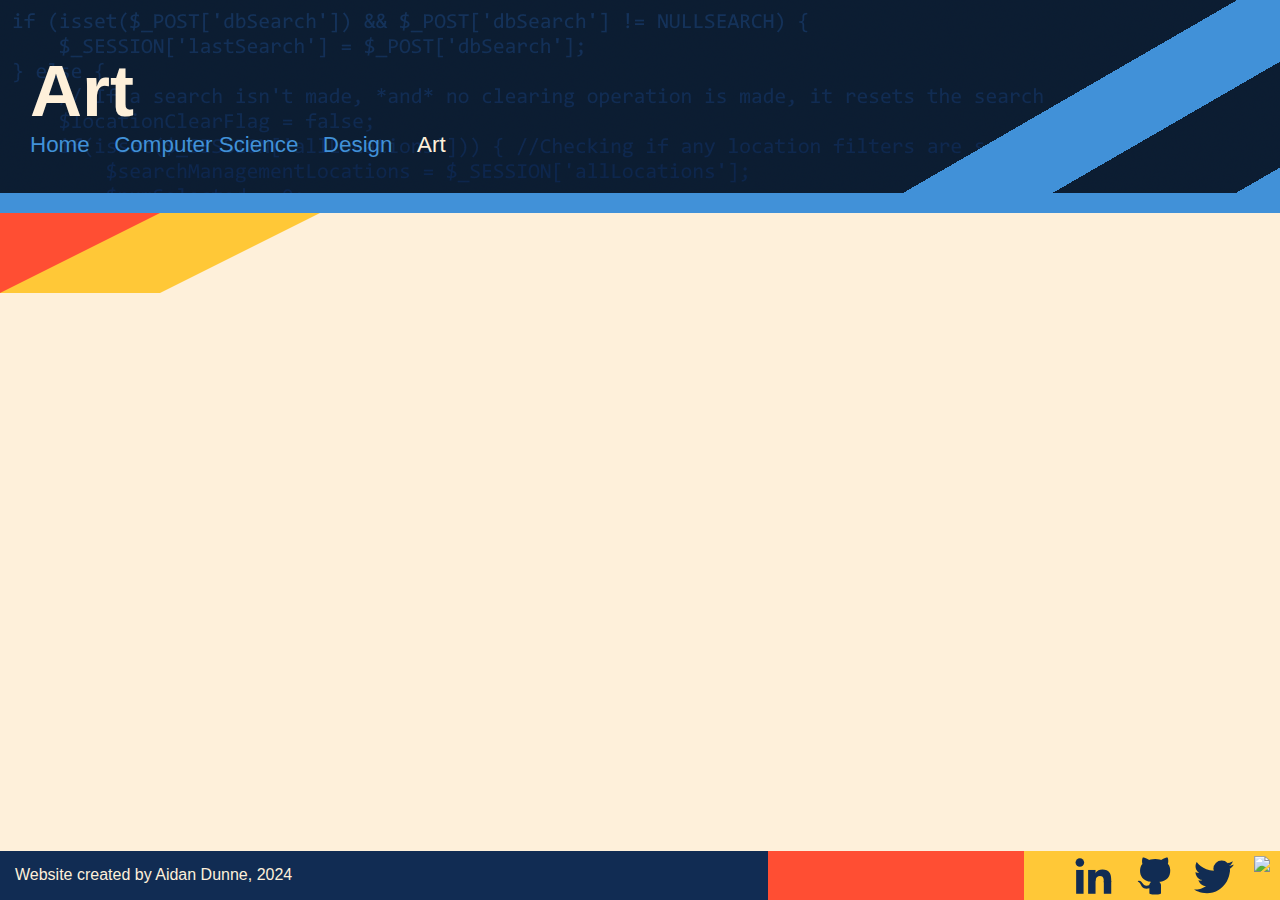
==== art.html @ 8af761f7 "Basic webpage layout and styling" ====
<!DOCTYPE html>
<html>
	<head>
	<meta charset="UTF-8">
	<meta name="viewport" content="width=device-width, initial-scale=1.0">
	<link href="stylesheets/mainStyles.css" rel="Main Stylesheet" media="screen and (min-width: 601px)">
	<link href="stylesheets/mobileStyles.css" rel="Mobile Devices Stylesheet" media="screen and (max-width: 600px)">
	<title>Aidan's Portfolio &mdash; Art</title>
</head>

<body>
	<header>
		<section class="pageHeader">
			<h1>Art</h1>
			<nav>
				<a href="index.html">Home</a>
				<a href="cs.html">Computer Science</a>
				<a href="design.html">Design</a>
				<a href="art.html" class="currentPage">Art</a>
			</nav>
		</section>
		<section class="headerBottom"></section>
		<section class="headerBottomContainer">
			<section class="headerBottomRed"></section>
			<section class="headerBottomGold"></section>
		</section>
	</header>
	
	<main></main>
	
	<footer>
		<section>Website created by Aidan Dunne, 2024</section>
		<section class="socialIcons">
			<section class="footerRed"></section>
			<section class="footerGold">
				<a href="https://www.linkedin.com/in/aidan-dunne-8819a5263" target="_blank" rel="noopener noreferrer"><img src="images/linkedinLogo-03.svg"></a>
				<a href="https://github.com/aidan-dunne" target="_blank" rel="noopener noreferrer"><img src="images/githubLogo-04.svg"></a>
				<a href="https://twitter.com/Wolfpxls" target="_blank" rel="noopener noreferrer"><img src="images/twitterLogo-01.svg"></a>
				<a href="https://bsky.app/profile/foxcrow.bsky.social" target="_blank" rel="noopener noreferrer"><img src="images/bskyLogo-02.svg"></a>
			</section>
		</section>
	</footer>
</body>
</html>
---- stylesheets/mainStyles.css ----
/******************************************************************************
Generic body and header styles
******************************************************************************/

body {
	background-color: #fef0da;
	font-family: Verdana, sans-serif;
	margin: 0;
	position: relative;
	min-height: 100vh;
}

.pageHeader {
	display: flex;
	flex-direction: column;
	background-image: url("../images/headerBG.png");
	background-repeat: no-repeat;
	background-color: #4191d8;
	margin: 0;
	padding: 50px 30px 50px 30px;
}

.headerBottom {
	background-color: #4191d8;
	height: 20px;
	position: relative;
	bottom: 15px;
	z-index; 3;
}

/*
Container section for red and gold triangles below header. This container is
present for main section formatting purposes.
*/
.headerBottomContainer {
	display: flex;
	flex-direction: row;
}

.headerBottomRed {
	background-color: #ff4e33;
	height: 80px;
	width: 160px;
	position: relative;
	bottom: 15px;
	z-index: 2;
	clip-path: polygon(0 0, 100% 0, 0 100%);
	
	animation-name: onloadHeaderRed;
	animation-duration: 1.5s;
}

.headerBottomGold {
	background-color: #ffc837;
	height: 80px;
	width: 320px;
	position: relative;
	bottom: 15px;
	left: -160px;
	z-index: 1;
	clip-path: polygon(0 0, 100% 0, 50% 100%, 0 100%);
	
	animation-name: onloadHeaderGold;
	animation-duration: 1s;
}

h1 {
	color: #fef0da;
	font-size: 4.5rem;
	margin: 0;
	position: relative;
	
	animation-name: onloadHeader;
	animation-duration: 1.5s;
}

/*
h1 text and header bottom animations on page load
*/
@keyframes onloadHeader {
	0% {top: -200px; color: #4191d8;}
	33% {color: #4191d8;}
	100% {top: 0; color: #fef0da;;}
}

@keyframes onloadHeaderGold{
	0% {left: -480px;}
	100% {left: -160px;}
}

@keyframes onloadHeaderRed {
	0% {left: -160px;}
	33% {left: -160px;}
	100% {left: 0;}
}

/******************************************************************************
Navigation bar styles
******************************************************************************/

nav a {
	color: #4191d8;
	text-decoration: none;
	font-size: 1.4rem;
	font-weight: regular;
}

nav a:nth-child(n - 1) {
	margin-right: 20px;
}

nav a:hover {
	color: #fef0da;
}

nav a.currentPage {
	color: #fef0da;
}

/******************************************************************************
Main section styles
******************************************************************************/

main {
	padding: 0px 30px 50px 30px;
	color: #112C53;
}

h2 {
	font-size: 2.2rem;
	margin: 15px 0 15px 0;
}

p {
	font-size: 1.2rem;
	font-family: Georgia, serif;
}

/******************************************************************************
Footer styles
******************************************************************************/

footer {
	display: flex;
	flex-direction: row;
	justify-content: space-between;
	color: #fef0da;
	font-size: 1rem;
	background-color: #112C53;
	margin: 0;
	padding: 0;
	position: absolute;
	bottom: 0;
	width: 100%;
}

footer > section:first-child{
	padding: 15px;
}

.socialIcons {
	display: flex;
	flex-direction: row;
}

.footerRed {
	width: 20vw;
	background-color: #ff4e33;
}

.footerGold {
	display: flex;
	flex-direction: row;
	justify-content: flex-end;
	width: 20vw;
	background-color: #ffc837;
}

footer img {
	height: 40px;
	margin: 5px 10px 0 10px;
}
---- stylesheets/mobileStyles.css ----
/******************************************************************************
Generic body and header styles
******************************************************************************/

body {
	background-color: #fef0da;
	font-family: Verdana, sans-serif;
	margin: 0;
	position: relative;
	min-height: 100vh;
}

.pageHeader {
	display: flex;
	flex-direction: column;
	background-image: url("../images/headerBG.png");
	background-repeat: no-repeat;
	background-color: #4191d8;
	margin: 0;
	padding: 50px 30px 50px 30px;
}

.headerBottom {
	background-color: #4191d8;
	height: 20px;
	position: relative;
	bottom: 15px;
	z-index: 3;
}

/*
Container section for red and gold triangles below header. This container is
present for main section formatting purposes.
*/
.headerBottomContainer {
	display: flex;
	flex-direction: row;
}

.headerBottomRed {
	background-color: #ff4e33;
	height: 40px;
	width: 80px;
	position: relative;
	bottom: 15px;
	z-index: 2;
	clip-path: polygon(0 0, 100% 0, 0 100%);
	
	animation-name: onloadHeaderRed;
	animation-duration: 1.5s;
}

.headerBottomGold {
	background-color: #ffc837;
	height: 40px;
	width: 160px;
	position: relative;
	bottom: 15px;
	left: -80px;
	z-index: 1;
	clip-path: polygon(0 0, 100% 0, 50% 100%, 0 100%);
	
	animation-name: onloadHeaderGold;
	animation-duration: 1s;
}

h1 {
	color: #fef0da;
	font-size: 2.7rem;
	margin: 0;
	position: relative;
	
	animation-name: onloadHeader;
	animation-duration: 1.5s;
}

/*
h1 text and header bottom animations on page load
*/
@keyframes onloadHeader {
	0% {top: -200px; color: #4191d8;}
	33% {color: #4191d8;}
	100% {top: 0; color: #fef0da;}
}

@keyframes onloadHeaderGold{
	0% {left: -240px;}
	100% {left: -80px;}
}

@keyframes onloadHeaderRed {
	0% {left: -80px;}
	33% {left: -80px;}
	100% {left: 0;}
}

/******************************************************************************
Navigation bar styles
******************************************************************************/

nav a {
	color: #4191d8;
	text-decoration: none;
	font-size: 1.1rem;
	font-weight: regular;
}

nav a:nth-child(n - 1) {
	margin-right: 20px;
}

nav a:hover {
	color: #fef0da;
}

nav a.currentPage {
	color: #fef0da;
}

/******************************************************************************
Main section styles
******************************************************************************/

main {
	padding: 0 30px 50px 30px;
	color: #112C53;
}

h2 {
	font-size: 1.6rem;
	margin: 15px 0 15px 0;
}

p {
	font-size: 1rem;
	font-family: Georgia, serif;
}

/******************************************************************************
Footer styles
******************************************************************************/

footer {
	display: flex;
	flex-direction: row;
	justify-content: space-between;
	color: #fef0da;
	font-size: .8rem;
	background-color: #112C53;
	margin: 0;
	padding: 0;
	position: absolute;
	bottom: 0;
	width: 100%;
}

footer section {
	padding: 15px;
}

/*
Social icons section in footer hidden for readability on mobile devices
*/
.socialIcons {
	display: none;
}
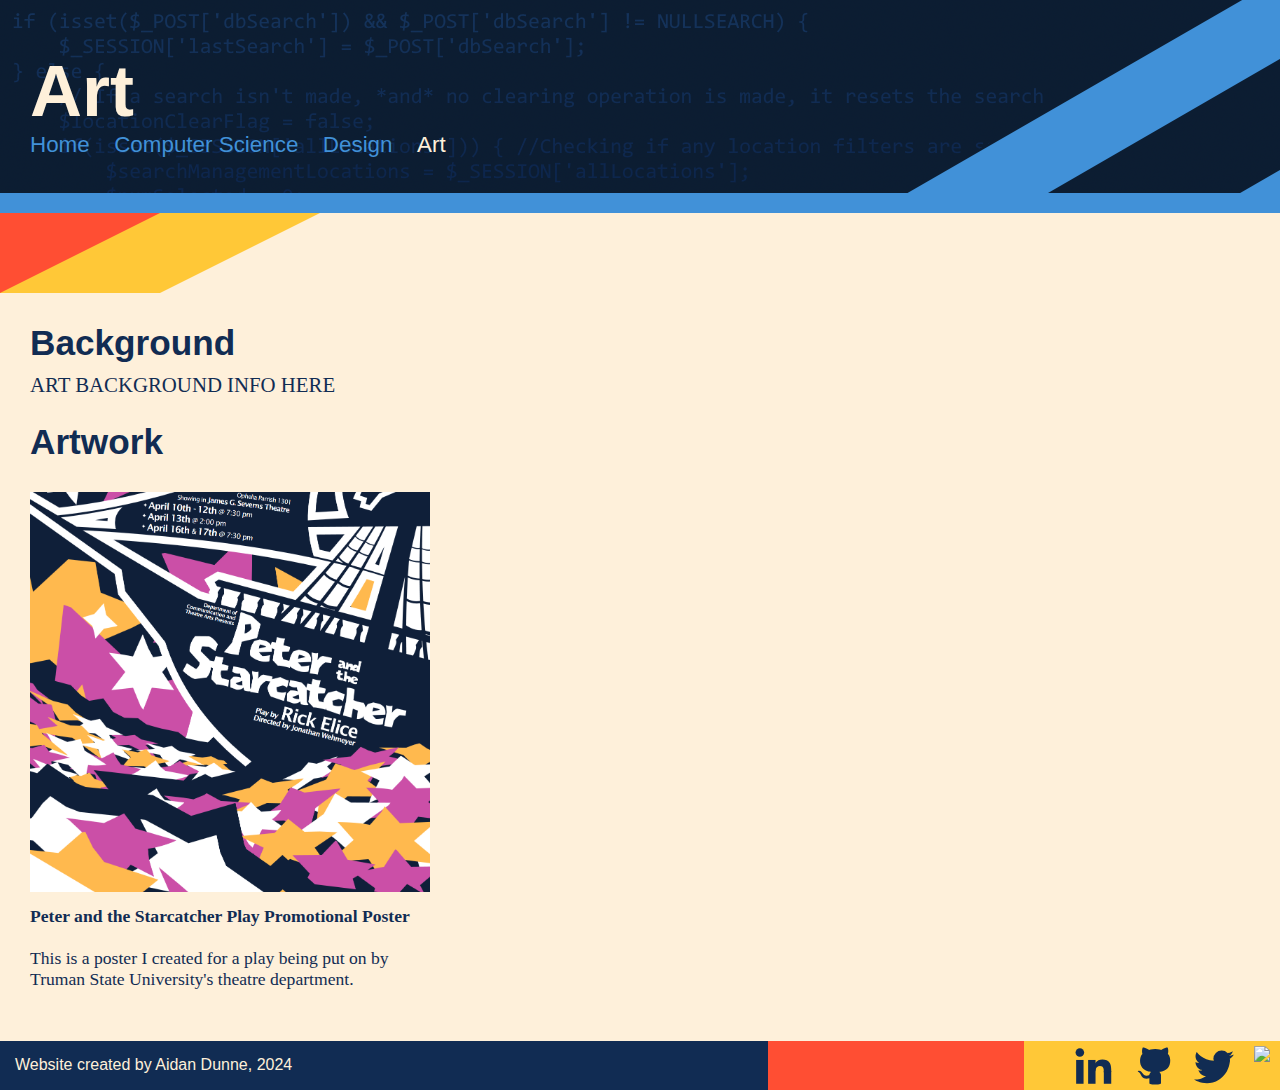
==== commit 09bb0802: "Image display styling and functionality" ====
--- a/art.html
+++ b/art.html
@@ -26,7 +26,41 @@
 		</section>
 	</header>
 	
-	<main></main>
+	<main>
+		<h2>Background</h2>
+		<p>ART BACKGROUND INFO HERE</p>
+		<h2>Artwork</h2>
+		<section class="gallery">
+			<figure>
+				<img src="images/design/peterStarcatcherPoster.png" id="IMAGE_a1">
+				<figcaption><span class="bold">Peter and the Starcatcher Play Promotional Poster</span><br><br>This is a poster I created for a play
+				being put on by Truman State University's theatre department.</figcaption>
+			</figure>
+			<section class='galleryImageHidden' id="_a1">
+				<img src="images/design/peterStarcatcherPoster.png">
+				<section><p><span class="bold">Peter and the Starcatcher Play Promotional Poster</span><br><br>This is a poster I created for a play
+				being put on by Truman State University's theatre department.</p></section>
+			</section>
+		</section>
+		
+		<script>
+			//Handling click events for enlarging/shrinking images
+			document.onclick = function(clickoffEvent) {
+				//Using target id (id of element clicked) to determine whether an image should be displayed enlarged
+				let clickLoc = clickoffEvent.target.id;
+				if (clickLoc.at(0) == "_" && document.getElementById(clickLoc).classList.contains("galleryImageLarge")) {
+					//If enlarged image transparent background clicked, hide enlarged image
+					document.getElementById(clickLoc).classList.remove("galleryImageLarge");
+					document.getElementById(clickLoc).classList.add("galleryImageHidden");
+				}
+				else if (clickLoc.at(0) == "I" && document.getElementById(clickLoc.substr(-3)).classList.contains("galleryImageHidden")) {
+					//If a gallery image is clicked, display enlarged image
+					document.getElementById(clickLoc.substr(-3)).classList.remove("galleryImageHidden");
+					document.getElementById(clickLoc.substr(-3)).classList.add("galleryImageLarge");
+				}
+			}
+		</script>
+	</main>
 	
 	<footer>
 		<section>Website created by Aidan Dunne, 2024</section>
--- a/stylesheets/mainStyles.css
+++ b/stylesheets/mainStyles.css
@@ -105,7 +105,7 @@
 	font-weight: regular;
 }
 
-nav a:nth-child(n - 1) {
+nav a:not(:last-child) {
 	margin-right: 20px;
 }
 
@@ -128,12 +128,98 @@
 
 h2 {
 	font-size: 2.2rem;
-	margin: 15px 0 15px 0;
+	margin: 15px 0 10px 0;
 }
 
 p {
-	font-size: 1.2rem;
+	font-size: 1.3rem;
 	font-family: Georgia, serif;
+	margin: 10px 0 25px 0;
+}
+
+/*
+Styling for image gallery on design and art pages
+*/
+.gallery {
+	display: flex;
+	flex-direction: row;
+	flex-wrap: wrap;
+	justify-content: flex-start;
+	margin-bottom: 30px;
+}
+
+.gallery figure {
+	width: 400px;
+	margin: 20px 60px 20px 0;
+}
+
+.gallery > figure > img {
+	width: 400px;
+	height: 400px;
+	margin-bottom: 10px;
+	object-fit: cover;
+	cursor: pointer;
+}
+
+.gallery figcaption {
+	font-size: 1.1rem;
+	font-family: Georgia, serif;
+}
+
+.bold {
+	font-weight: bold;
+}
+
+/*
+Styling for enlarged images
+*/
+
+.galleryImageHidden {
+	display: none;
+}
+
+.galleryImageLarge {
+	display: flex;
+	flex-direction: row;
+	flex-wrap: wrap;
+	background-color: rgba(0, 0, 0, .9);
+	justify-content: center;
+	align-items: center;
+	position: fixed;
+	top: 0;
+	left: 0;
+	width: 100vw;
+	height: 100vh;
+	z-index: 4;
+	cursor: pointer;
+	
+	animation-name: enlargeFadeIn;
+	animation-duration: .75s;
+}
+
+.galleryImageLarge img {
+	max-height: 80vh;
+	max-width: 40vw;
+	min-height: 400px;
+	min-width: 400px;
+	margin-right: 15px;
+	cursor: default;
+}
+
+.galleryImageLarge section:last-child {
+	display: flex;
+	flex-direction: row;
+	align-items: center;
+	color: #fef0da;
+	width: 400px;
+}
+
+/*
+Background fade-in animation for image enlargement
+*/
+@keyframes enlargeFadeIn {
+	0% {background-color: rgba(0, 0, 0, 0);}
+	100% {background-color: rgba(0, 0, 0, .9)}
 }
 
 /******************************************************************************
--- a/stylesheets/mobileStyles.css
+++ b/stylesheets/mobileStyles.css
@@ -105,7 +105,7 @@
 	font-weight: regular;
 }
 
-nav a:nth-child(n - 1) {
+nav a:not(:last-child) {
 	margin-right: 20px;
 }
 
@@ -128,12 +128,85 @@
 
 h2 {
 	font-size: 1.6rem;
-	margin: 15px 0 15px 0;
+	margin: 15px 0 10px 0;
 }
 
 p {
+	font-size: 1.1rem;
+	font-family: Georgia, serif;
+	margin: 10px 0 25px 0;
+}
+
+/*
+Styling for image gallery on design and art pages
+*/
+.gallery {
+	display: flex;
+	flex-direction: column;
+	flex-wrap: wrap;
+	align-items: flex-start;
+	margin-bottom: 30px;
+}
+
+.gallery figure {
+	width: 275px;
+	margin: 20px 0 20px 0;
+}
+
+.gallery > figure > img {
+	width: 275px;
+	height: 275px;
+	margin-bottom: 10px;
+	object-fit: cover;
+	cursor: pointer;
+}
+
+.gallery figcaption {
 	font-size: 1rem;
 	font-family: Georgia, serif;
+}
+
+.bold {
+	font-weight: bold;
+}
+
+/*
+Styling for enlarged images
+*/
+
+.galleryImageHidden {
+	display: none;
+}
+
+.galleryImageLarge {
+	display: flex;
+	flex-direction: column;
+	background-color: rgba(0, 0, 0, .9);
+	justify-content: center;
+	align-items: center;
+	position: fixed;
+	top: 0;
+	left: 0;
+	width: 100vw;
+	height: 100vh;
+	z-index: 4;
+	cursor: pointer;
+	
+	animation-name: enlargeFadeIn;
+	animation-duration: .75s;
+}
+
+.galleryImageLarge img {
+	width: 275px;
+	cursor: default;
+}
+
+.galleryImageLarge section:last-child {
+	display: flex;
+	flex-direction: row;
+	align-items: center;
+	color: #fef0da;
+	width: 275px;
 }
 
 /******************************************************************************
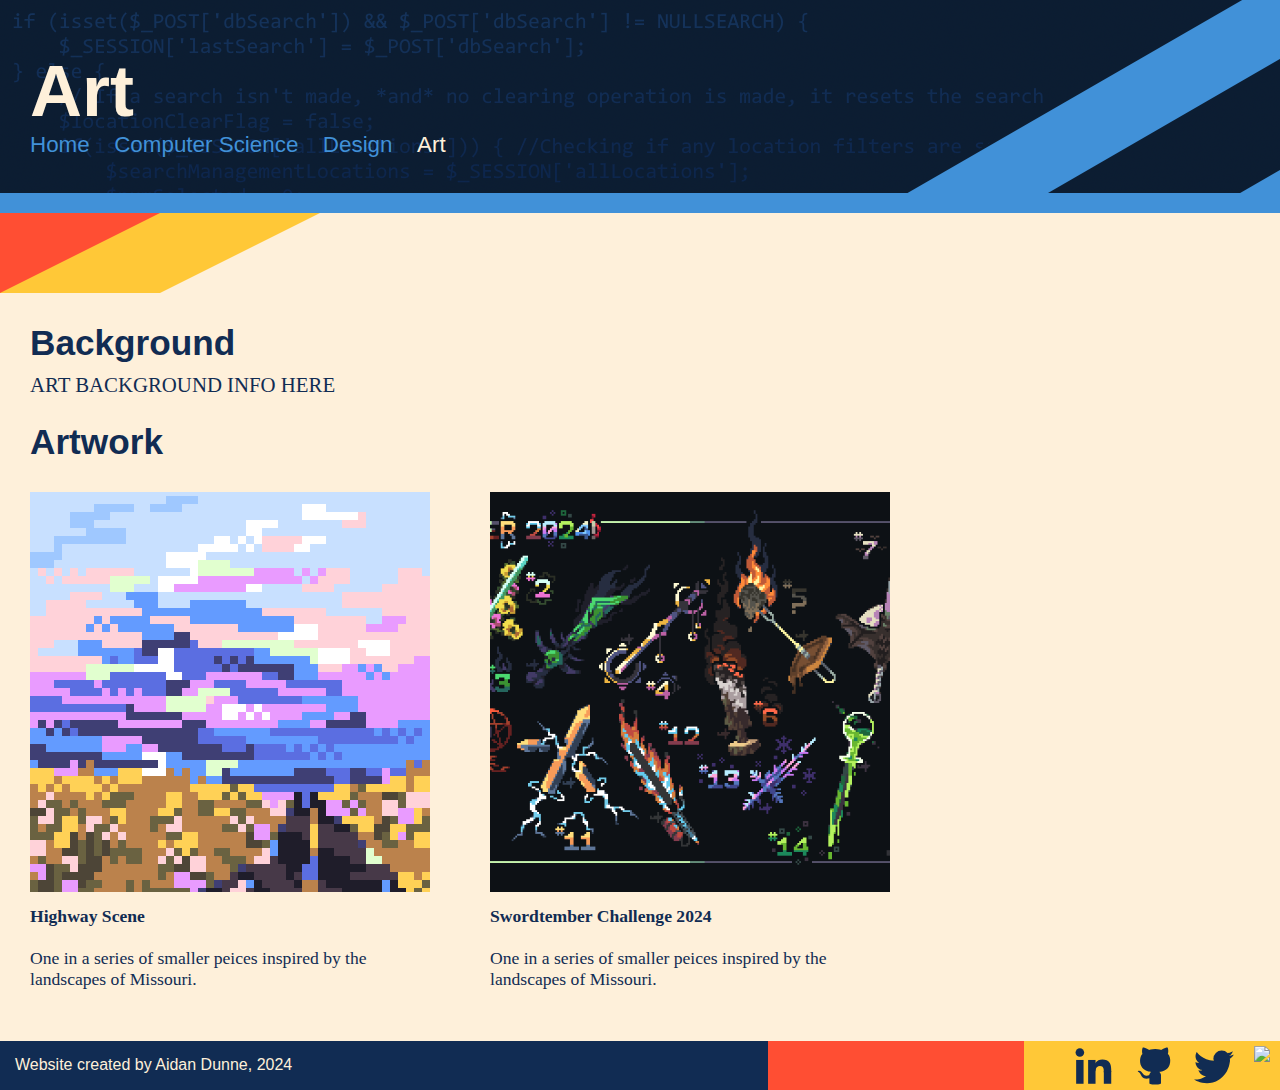
==== commit b2471271: "Animations and responsive image display fixes" ====
--- a/art.html
+++ b/art.html
@@ -32,14 +32,25 @@
 		<h2>Artwork</h2>
 		<section class="gallery">
 			<figure>
-				<img src="images/design/peterStarcatcherPoster.png" id="IMAGE_a1">
-				<figcaption><span class="bold">Peter and the Starcatcher Play Promotional Poster</span><br><br>This is a poster I created for a play
-				being put on by Truman State University's theatre department.</figcaption>
+				<img src="images/art/highwayScene.png" id="IMAGE_a1">
+				<figcaption><span class="bold">Highway Scene</span><br><br>One in a series of smaller peices inspired by the landscapes of Missouri.
+				</figcaption>
 			</figure>
 			<section class='galleryImageHidden' id="_a1">
-				<img src="images/design/peterStarcatcherPoster.png">
-				<section><p><span class="bold">Peter and the Starcatcher Play Promotional Poster</span><br><br>This is a poster I created for a play
-				being put on by Truman State University's theatre department.</p></section>
+				<img src="images/art/highwayScene.png">
+				<section><p><span class="bold">Swordtember Challenge 2024</span><br><br>One in a series of smaller peices inspired by the landscapes of Missouri.
+				</p></section>
+			</section>
+			
+			<figure>
+				<img src="images/art/swordtember24.png" id="IMAGE_a2">
+				<figcaption><span class="bold">Swordtember Challenge 2024</span><br><br>One in a series of smaller peices inspired by the landscapes of Missouri.
+				</figcaption>
+			</figure>
+			<section class='galleryImageHidden' id="_a2">
+				<img src="images/art/swordtember24.png">
+				<section><p><span class="bold">Highway Scene</span><br><br>One in a series of smaller peices inspired by the landscapes of Missouri.
+				</p></section>
 			</section>
 		</section>
 		
--- a/stylesheets/mainStyles.css
+++ b/stylesheets/mainStyles.css
@@ -95,7 +95,7 @@
 }
 
 /******************************************************************************
-Navigation bar styles
+Navigation bar and other link styles
 ******************************************************************************/
 
 nav a {
@@ -115,6 +115,15 @@
 
 nav a.currentPage {
 	color: #fef0da;
+}
+
+p a{
+	color: #4191d8;
+	text-decoration: none;
+}
+
+p a:hover{
+	color: #ff4e33;
 }
 
 /******************************************************************************
@@ -199,9 +208,9 @@
 
 .galleryImageLarge img {
 	max-height: 80vh;
-	max-width: 40vw;
-	min-height: 400px;
-	min-width: 400px;
+	max-width: 50vw;
+	min-height: 200px;
+	min-width: 200px;
 	margin-right: 15px;
 	cursor: default;
 }
--- a/stylesheets/mobileStyles.css
+++ b/stylesheets/mobileStyles.css
@@ -209,6 +209,14 @@
 	width: 275px;
 }
 
+/*
+Background fade-in animation for image enlargement
+*/
+@keyframes enlargeFadeIn {
+	0% {background-color: rgba(0, 0, 0, 0);}
+	100% {background-color: rgba(0, 0, 0, .9)}
+}
+
 /******************************************************************************
 Footer styles
 ******************************************************************************/
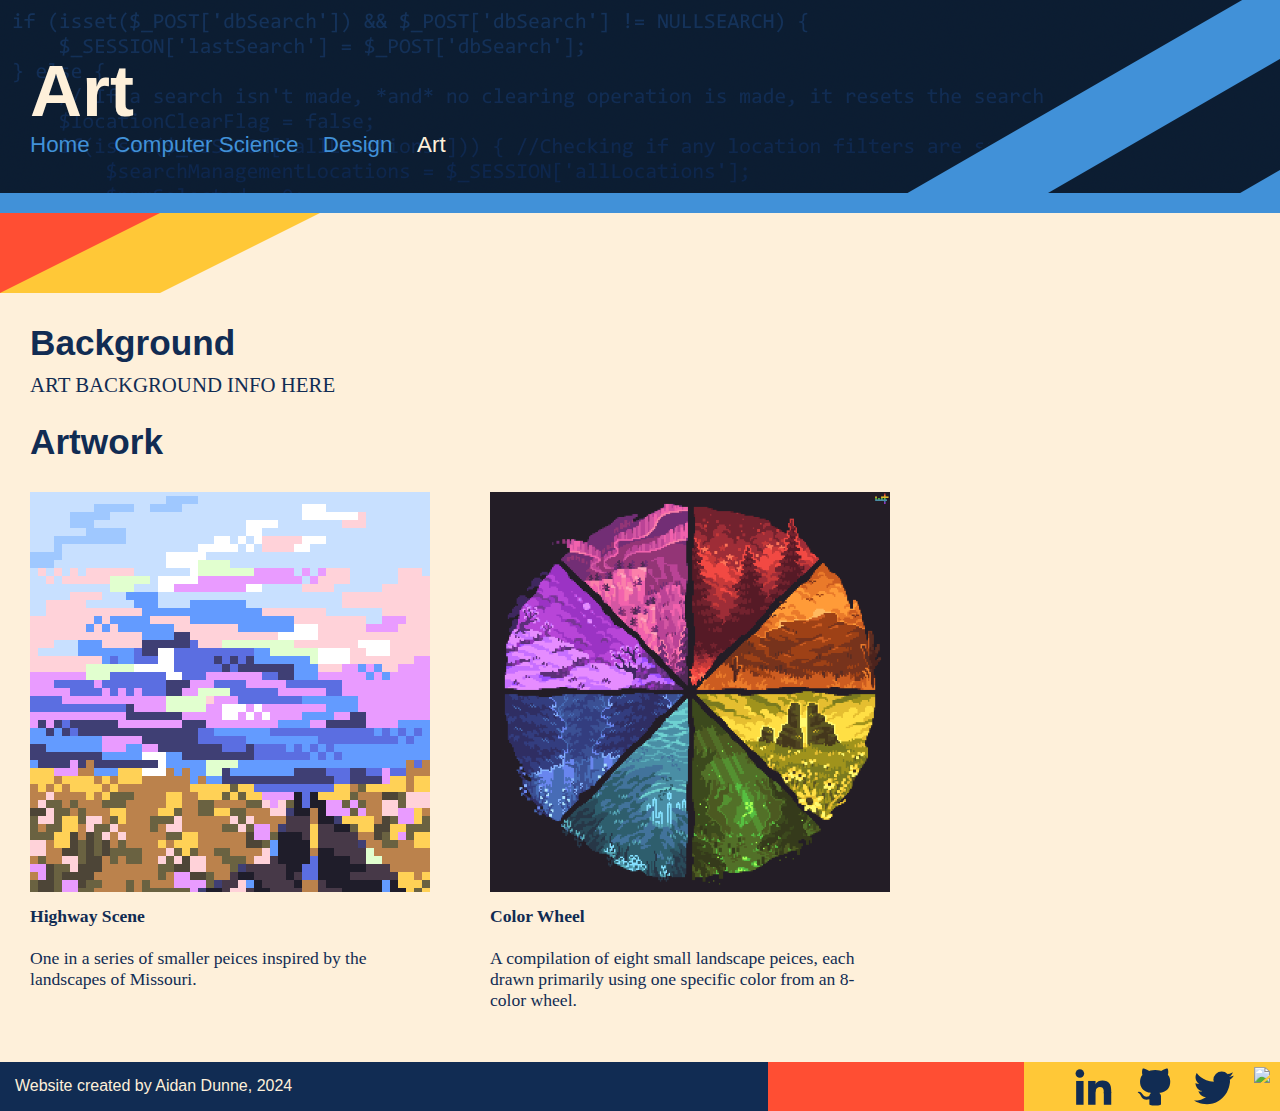
==== commit 9a265b3f: "Added mailto contact link" ====
--- a/art.html
+++ b/art.html
@@ -38,19 +38,19 @@
 			</figure>
 			<section class='galleryImageHidden' id="_a1">
 				<img src="images/art/highwayScene.png">
-				<section><p><span class="bold">Swordtember Challenge 2024</span><br><br>One in a series of smaller peices inspired by the landscapes of Missouri.
+				<section><p><span class="bold">Highway Scene</span><br><br>One in a series of smaller peices inspired by the landscapes of Missouri.
 				</p></section>
 			</section>
 			
 			<figure>
-				<img src="images/art/swordtember24.png" id="IMAGE_a2">
-				<figcaption><span class="bold">Swordtember Challenge 2024</span><br><br>One in a series of smaller peices inspired by the landscapes of Missouri.
-				</figcaption>
+				<img src="images/art/colorWheel.png" id="IMAGE_a2">
+				<figcaption><span class="bold">Color Wheel</span><br><br>A compilation of eight small landscape peices, each drawn primarily using
+				one specific color from an 8-color wheel.</figcaption>
 			</figure>
 			<section class='galleryImageHidden' id="_a2">
-				<img src="images/art/swordtember24.png">
-				<section><p><span class="bold">Highway Scene</span><br><br>One in a series of smaller peices inspired by the landscapes of Missouri.
-				</p></section>
+				<img src="images/art/colorWheel.png">
+				<section><p><span class="bold">Color Wheel</span><br><br>A compilation of eight small landscape peices, each drawn primarily using
+				one specific color from an 8-color wheel.</p></section>
 			</section>
 		</section>
 		
